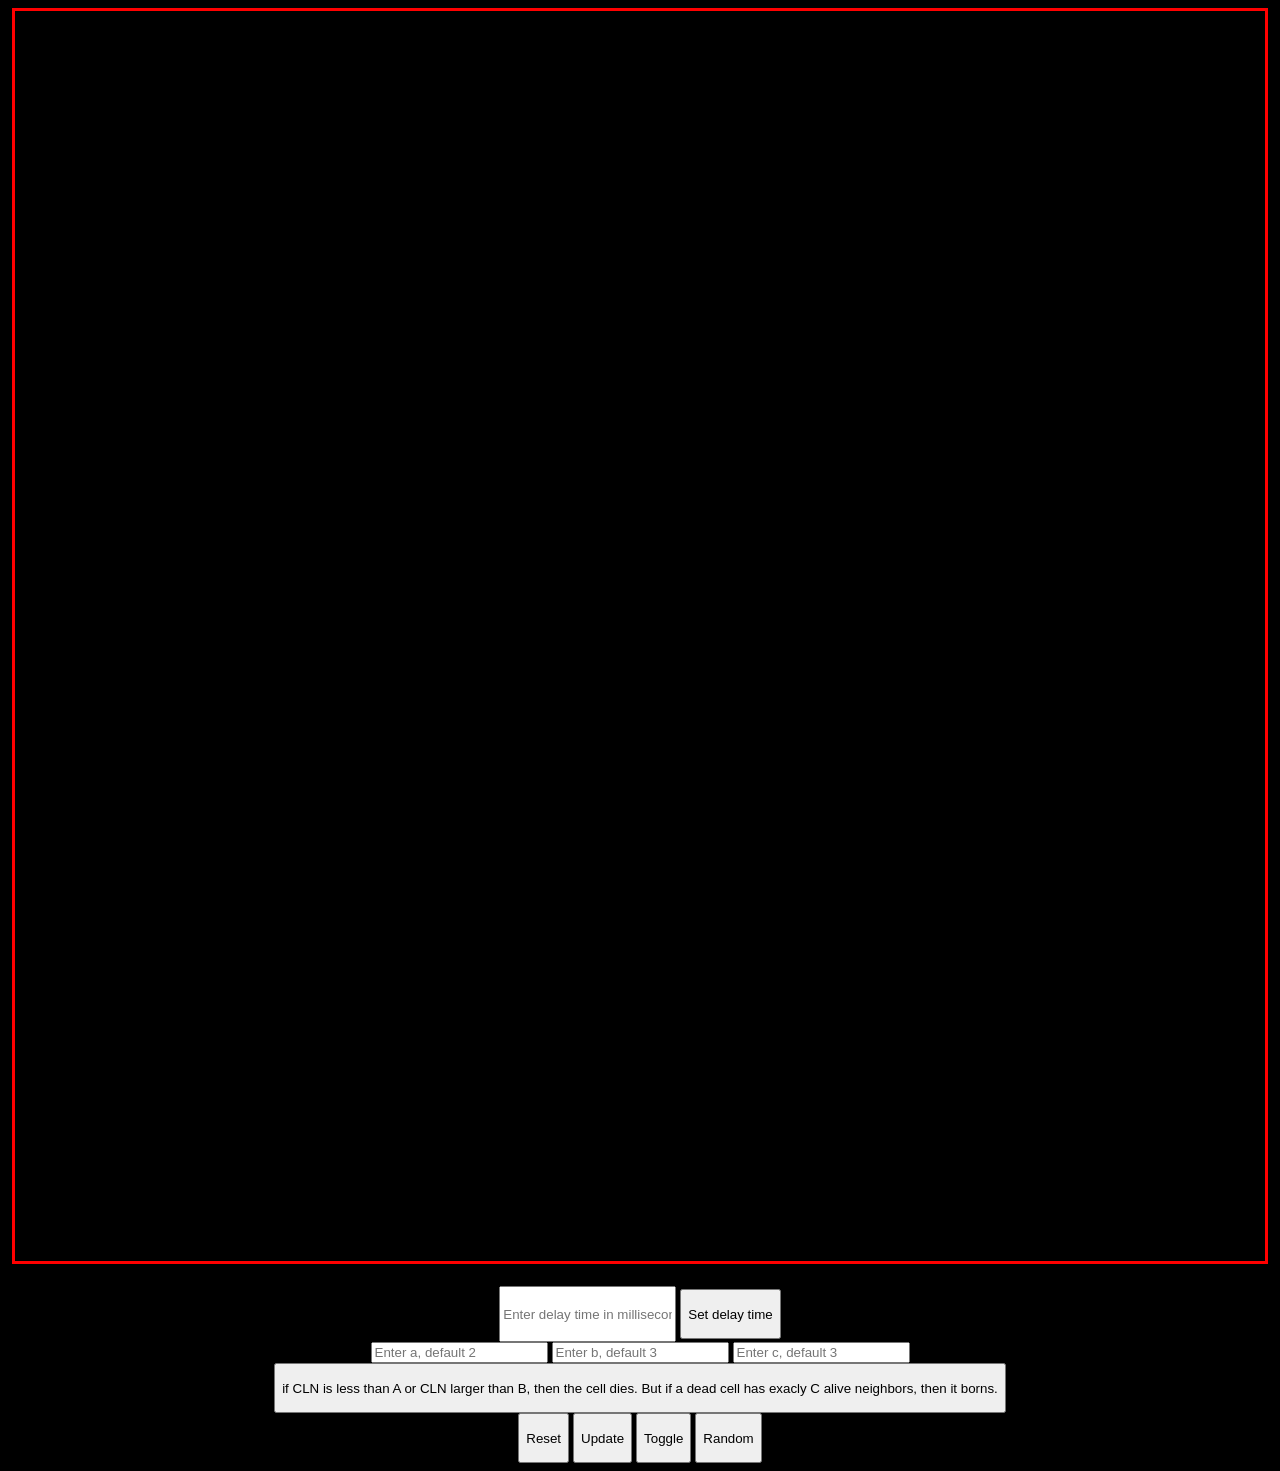
==== index.html @ 4d208bc6 "Rename newDeal-CellEdit.html to index.html" ====
<!DOCTYPE html>
<html>
<head>
<style>
body {
text-align: center;
background-color: black;
}
canvas {

      background-color: cyan;
      margin: auto;
      border-style: solid;
      border-color: red;
}


.aliveCells {

	background-color: yellow;
}
.button {
height: 50px;
}

</style>
</head>
<body>
<canvas id="canvas"></canvas>
<br>
<br>
<input class="button" type="text" id="delayTime" placeholder="Enter delay time in milliseconds">
<button class="button" onclick="setDelayTime()">Set delay time</button>

<br>


<input class="ifVar" type="text" id="a" placeholder="Enter a, default 2">
<input class="ifVar" type="text" id="b" placeholder="Enter b, default 3">
<input class="ifVar" type="text" id="c" placeholder="Enter c, default 3">



<button class="button" id="sab" onclick="setAB()">
   if CLN is less than A or CLN larger than B, then the cell dies.
   But if a dead cell has exacly C alive neighbors, then it borns.
   
</button>

<br>

<button class="button" id="resetSquare" onclick="resetSquare()">Reset</button>







<button class="button" id="update">Update</button>
<button class="button" id="toggle-button">Toggle</button>
<button class="button" id="random">Random</button>



<script>
const canvas = document.getElementById("canvas");
const ctx = canvas.getContext("2d");


let squareSize = 5
let columnNumber = 250
let lineNumber = 250


let wi = columnNumber * squareSize;
let he = lineNumber * squareSize;

canvas.width = wi;
canvas.height = he;



// ---------------------------- create all the squares, wich populates the canvas
const square = [];
const xi = 0;
const yi = 0;
const xf = 0;
const yf = 0;
const status = "dead";



for (let i=0;i<columnNumber*lineNumber;i++) {

square.push({"id": i, "xi": squareSize * (i - columnNumber * Math.floor(i / columnNumber)), "yi": squareSize * Math.floor(i / columnNumber), "xf": xi + squareSize, "yf": yi + squareSize, "status": "dead"});
}





function drawSquare(sq) {
  if (sq.status === "alive") {

    //    ctx.fillStyle = "cyan";

    // Generate random RGB values
    const r = Math.floor(Math.random() * 256);
    const g = Math.floor(Math.random() * 256);
    const b = Math.floor(Math.random() * 256);

    // Set the fill color to the random RGB color
    ctx.fillStyle = `rgb(${r}, ${g}, ${b})`;


  } else {
    ctx.fillStyle = "black";
  }
  ctx.fillRect(sq.xi, sq.yi, sq.xf, sq.yf);
}

function toggleSquareStatus(sq) {
  if (sq.status === "alive") {
    sq.status = "dead";
  } else {
    sq.status = "alive";
  }
}

function getSquare(x, y) {
  const i = Math.floor(x / squareSize);
  const j = Math.floor(y / squareSize);
  return square[j * columnNumber + i];
}

function handleClick(e) {
  const rect = canvas.getBoundingClientRect();
  const x = e.clientX - rect.left;
  const y = e.clientY - rect.top;
  const sq = getSquare(x, y);
  toggleSquareStatus(sq);
  drawSquare(sq);
}



function CLN (x) {                                    // count the alive neighbours of square number x //
let count = 0;




if (typeof square[x - 1] !== "undefined" && square[x - 1].status === "alive") {count++} 
if (typeof square[x + 1] !== "undefined" && square[x + 1].status === "alive") {count++} 
if (typeof square[x - columnNumber] !== "undefined" && square[x - columnNumber].status === "alive") {count++} 
if (typeof square[x + columnNumber] !== "undefined" && square[x + columnNumber].status === "alive") {count++} 
if (typeof square[x - columnNumber - 1] !== "undefined" && square[x - columnNumber - 1].status === "alive") {count++} 
if (typeof square[x - columnNumber + 1] !== "undefined" && square[x - columnNumber + 1].status === "alive") {count++} 
if (typeof square[x + columnNumber -1] !== "undefined" && square[x + columnNumber -1].status === "alive") {count++} 
if (typeof square[x + columnNumber + 1] !== "undefined" && square[x + columnNumber + 1].status === "alive") {count++} 

//console.log(count);
return count;
}


let a = 2;
let b = 3;
let c = 3;



function updateSquares() {

let square2 = []




for (i=0;i<square.length;i++) {

if (square[i].status === "alive") {

if (CLN(i) < a || CLN(i) > b) {
let newS = {...square[i], status: "dead"}

square2.push(newS);
}


} if (square[i].status !== "alive") {
if (CLN(i) === c) {
let newS = {...square[i], status: "alive"}

square2.push(newS);
}
}


}                                             // end of "for (i=0;i<square.length;i++) {"

for (i=0;i<square2.length;i++) {
square[square2[i].id] = square2[i];

drawSquare(square2[i]);

}


//console.log("a");

}                                              //end of updateSquares()





 						// ------------------random button

const buttonR = document.getElementById('random');
buttonR.addEventListener('click', function() {
let square2 = []

for (let i=0;i < (0.1 * square.length); i++) {
const min = 1; // minimum value
const max = square.length; // maximum value
const randomInt = Math.floor(Math.random() * (max - min + 1) + min);
let newS = {...square[randomInt], status: "alive"}
square2.push(newS);
}
for (i=0;i<square2.length;i++) {
square[square2[i].id] = square2[i];

drawSquare(square2[i]);

}


});


			// -------------------Toggle button
let delay = 80;


const toggle = document.getElementById('toggle-button');

// Set a flag to keep track of whether the simulation is running or not
let isRunning = false;

// Add an event listener to the button that toggles the flag
toggle.addEventListener('click', function() {
  isRunning = !isRunning;
  if (isRunning) {
    runSimulation();
  }
});











// Define the function that runs the simulation
function runSimulation() {
  updateSquares();
  if (isRunning) {
    setTimeout(runSimulation, delay);
  }
}

 function setDelayTime() {
    let input = document.getElementById("delayTime").value;
    if (!isNaN(input)) { // check if input is a number
      delay = parseInt(input);
    }
}


function setAB() {
  let inputA = document.getElementById("a").value;
  if (inputA.trim() !== "") {
    if (!isNaN(inputA)) {
      a = parseInt(inputA);
    }
  }
  
  let inputB = document.getElementById("b").value;
  if (inputB.trim() !== "") {
    if (!isNaN(inputB)) {
      b = parseInt(inputB);
    }
  }
  
  let inputC = document.getElementById("c").value;
  if (inputC.trim() !== "") {
    if (!isNaN(inputC)) {
      c = parseInt(inputC);
    }
  }    
}

function resetSquare() {
for (let i=0; i<square.length;i++) {
square[i].status = "dead";
//drawSquare(square[i]);
//console.log("shdausdhaus");
}
square.forEach(drawSquare);
}





// event listeners


  const updateButton = document.getElementById('update');
  updateButton.addEventListener('click', updateSquares);

  const resetButton = document.getElementById('resetSquare');
  resetButton.addEventListener('click', resetSquare);

  canvas.addEventListener("click", handleClick);


// draw all squares on the canvas
square.forEach(drawSquare);


// event listening a b c

const sab = document.getElementById('sab');
sab.addEventListener('click', setAB);


</script>



</body>
</html>
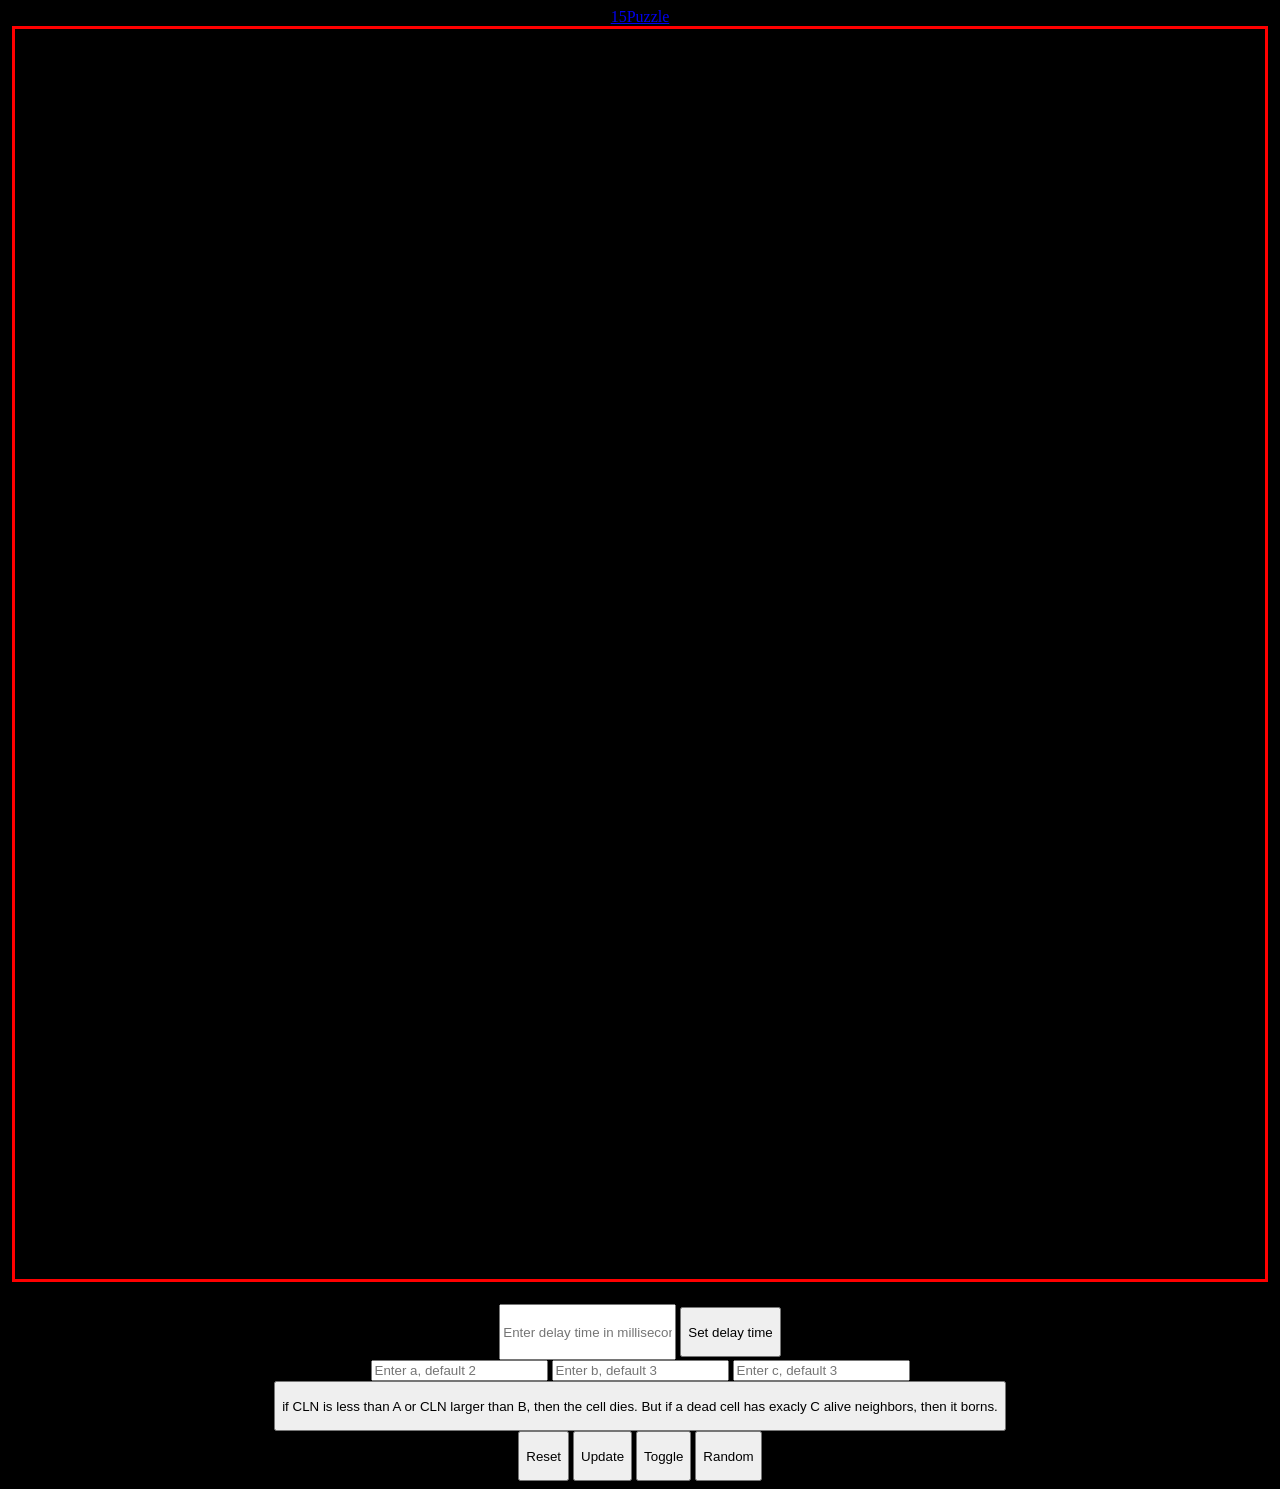
==== commit fd01ea9b: "added link to another page in index" ====
--- a/index.html
+++ b/index.html
@@ -24,6 +24,7 @@
 }
 
 </style>
+<a href='15Puzzle.html'>15Puzzle</a>
 </head>
 <body>
 <canvas id="canvas"></canvas>
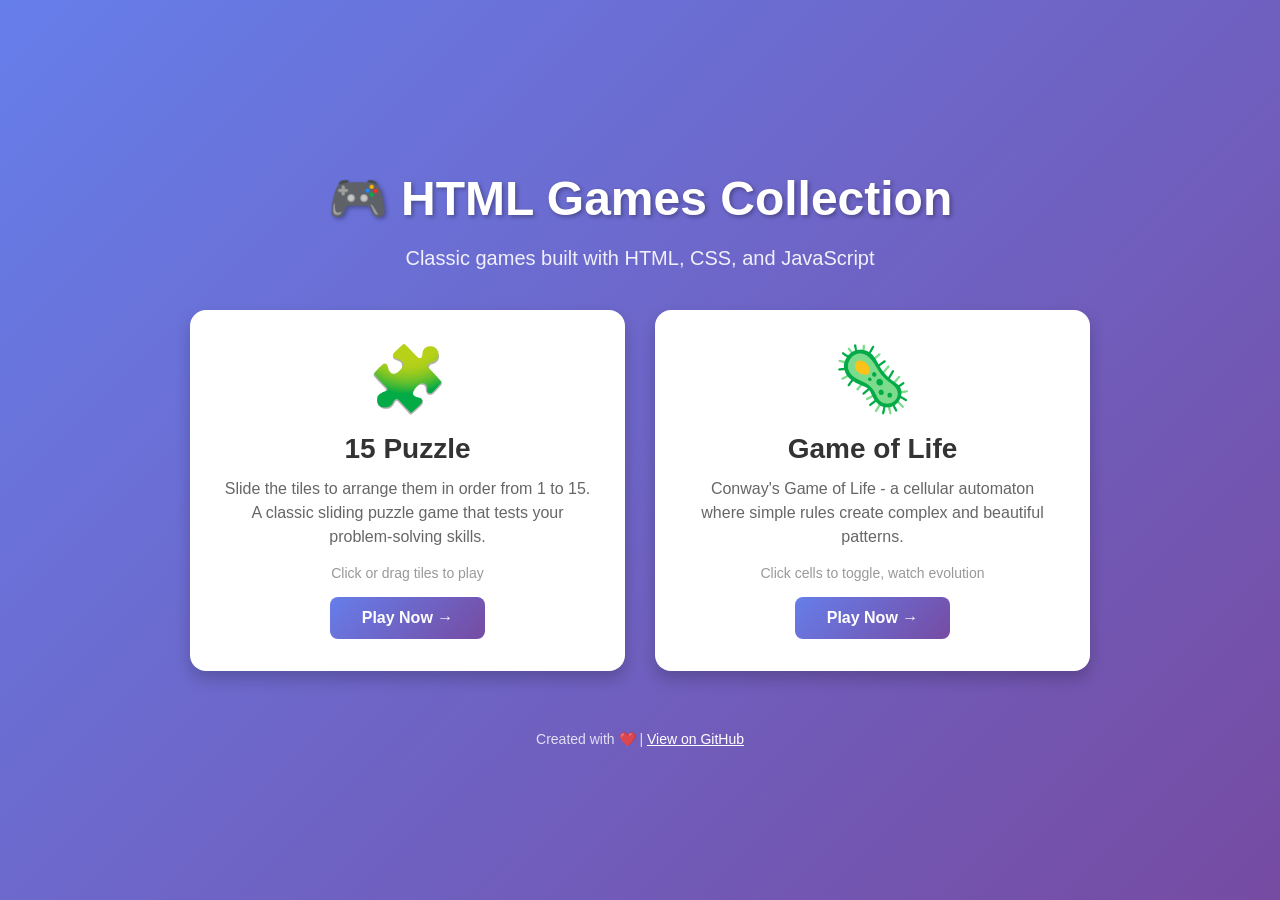
==== commit 16e4e29f: "Add files via upload" ====
--- a/index.html
+++ b/index.html
@@ -1,350 +1,155 @@
 <!DOCTYPE html>
-<html>
+<html lang="en">
 <head>
-<style>
-body {
-text-align: center;
-background-color: black;
-}
-canvas {
+    <meta charset="UTF-8">
+    <meta name="viewport" content="width=device-width, initial-scale=1.0">
+    <title>HTML Games Collection</title>
+    <link rel="stylesheet" href="assets/css/common.css">
+    <style>
+        body {
+            background: linear-gradient(135deg, #667eea 0%, #764ba2 100%);
+            min-height: 100vh;
+            display: flex;
+            align-items: center;
+            justify-content: center;
+        }
 
-      background-color: cyan;
-      margin: auto;
-      border-style: solid;
-      border-color: red;
-}
+        .main-container {
+            text-align: center;
+            padding: 40px 20px;
+        }
 
+        h1 {
+            color: white;
+            font-size: 48px;
+            margin-bottom: 16px;
+            text-shadow: 2px 2px 4px rgba(0, 0, 0, 0.3);
+        }
 
-.aliveCells {
+        .subtitle {
+            color: rgba(255, 255, 255, 0.9);
+            font-size: 20px;
+            margin-bottom: 40px;
+        }
 
-	background-color: yellow;
-}
-.button {
-height: 50px;
-}
+        .games-grid {
+            display: grid;
+            grid-template-columns: repeat(auto-fit, minmax(300px, 1fr));
+            gap: 30px;
+            max-width: 900px;
+            margin: 0 auto;
+        }
 
-</style>
-<a href='15Puzzle.html'>15Puzzle</a>
+        .game-card {
+            background: white;
+            border-radius: 16px;
+            padding: 32px;
+            box-shadow: 0 8px 16px rgba(0, 0, 0, 0.2);
+            transition: all 0.3s ease;
+            text-decoration: none;
+            color: inherit;
+            display: block;
+        }
+
+        .game-card:hover {
+            transform: translateY(-8px);
+            box-shadow: 0 12px 24px rgba(0, 0, 0, 0.3);
+        }
+
+        .game-icon {
+            font-size: 64px;
+            margin-bottom: 16px;
+        }
+
+        .game-title {
+            font-size: 28px;
+            font-weight: bold;
+            color: #333;
+            margin-bottom: 12px;
+        }
+
+        .game-description {
+            color: #666;
+            font-size: 16px;
+            line-height: 1.5;
+            margin-bottom: 16px;
+        }
+
+        .game-meta {
+            color: #999;
+            font-size: 14px;
+        }
+
+        .play-button {
+            display: inline-block;
+            margin-top: 16px;
+            padding: 12px 32px;
+            background: linear-gradient(135deg, #667eea 0%, #764ba2 100%);
+            color: white;
+            text-decoration: none;
+            border-radius: 8px;
+            font-weight: bold;
+            transition: all 0.3s ease;
+        }
+
+        .play-button:hover {
+            transform: scale(1.05);
+            box-shadow: 0 4px 12px rgba(102, 126, 234, 0.4);
+        }
+
+        .footer {
+            margin-top: 60px;
+            color: rgba(255, 255, 255, 0.8);
+            font-size: 14px;
+        }
+
+        @media (max-width: 768px) {
+            h1 {
+                font-size: 36px;
+            }
+
+            .subtitle {
+                font-size: 18px;
+            }
+
+            .games-grid {
+                grid-template-columns: 1fr;
+            }
+        }
+    </style>
 </head>
 <body>
-<canvas id="canvas"></canvas>
-<br>
-<br>
-<input class="button" type="text" id="delayTime" placeholder="Enter delay time in milliseconds">
-<button class="button" onclick="setDelayTime()">Set delay time</button>
+    <div class="main-container">
+        <h1>🎮 HTML Games Collection</h1>
+        <p class="subtitle">Classic games built with HTML, CSS, and JavaScript</p>
 
-<br>
+        <div class="games-grid">
+            <a href="games/15-puzzle/index.html" class="game-card">
+                <div class="game-icon">🧩</div>
+                <div class="game-title">15 Puzzle</div>
+                <div class="game-description">
+                    Slide the tiles to arrange them in order from 1 to 15.
+                    A classic sliding puzzle game that tests your problem-solving skills.
+                </div>
+                <div class="game-meta">Click or drag tiles to play</div>
+                <span class="play-button">Play Now →</span>
+            </a>
 
+            <a href="games/game-of-life/index.html" class="game-card">
+                <div class="game-icon">🦠</div>
+                <div class="game-title">Game of Life</div>
+                <div class="game-description">
+                    Conway's Game of Life - a cellular automaton where simple rules
+                    create complex and beautiful patterns.
+                </div>
+                <div class="game-meta">Click cells to toggle, watch evolution</div>
+                <span class="play-button">Play Now →</span>
+            </a>
+        </div>
 
-<input class="ifVar" type="text" id="a" placeholder="Enter a, default 2">
-<input class="ifVar" type="text" id="b" placeholder="Enter b, default 3">
-<input class="ifVar" type="text" id="c" placeholder="Enter c, default 3">
-
-
-
-<button class="button" id="sab" onclick="setAB()">
-   if CLN is less than A or CLN larger than B, then the cell dies.
-   But if a dead cell has exacly C alive neighbors, then it borns.
-   
-</button>
-
-<br>
-
-<button class="button" id="resetSquare" onclick="resetSquare()">Reset</button>
-
-
-
-
-
-
-
-<button class="button" id="update">Update</button>
-<button class="button" id="toggle-button">Toggle</button>
-<button class="button" id="random">Random</button>
-
-
-
-<script>
-const canvas = document.getElementById("canvas");
-const ctx = canvas.getContext("2d");
-
-
-let squareSize = 5
-let columnNumber = 250
-let lineNumber = 250
-
-
-let wi = columnNumber * squareSize;
-let he = lineNumber * squareSize;
-
-canvas.width = wi;
-canvas.height = he;
-
-
-
-// ---------------------------- create all the squares, wich populates the canvas
-const square = [];
-const xi = 0;
-const yi = 0;
-const xf = 0;
-const yf = 0;
-const status = "dead";
-
-
-
-for (let i=0;i<columnNumber*lineNumber;i++) {
-
-square.push({"id": i, "xi": squareSize * (i - columnNumber * Math.floor(i / columnNumber)), "yi": squareSize * Math.floor(i / columnNumber), "xf": xi + squareSize, "yf": yi + squareSize, "status": "dead"});
-}
-
-
-
-
-
-function drawSquare(sq) {
-  if (sq.status === "alive") {
-
-    //    ctx.fillStyle = "cyan";
-
-    // Generate random RGB values
-    const r = Math.floor(Math.random() * 256);
-    const g = Math.floor(Math.random() * 256);
-    const b = Math.floor(Math.random() * 256);
-
-    // Set the fill color to the random RGB color
-    ctx.fillStyle = `rgb(${r}, ${g}, ${b})`;
-
-
-  } else {
-    ctx.fillStyle = "black";
-  }
-  ctx.fillRect(sq.xi, sq.yi, sq.xf, sq.yf);
-}
-
-function toggleSquareStatus(sq) {
-  if (sq.status === "alive") {
-    sq.status = "dead";
-  } else {
-    sq.status = "alive";
-  }
-}
-
-function getSquare(x, y) {
-  const i = Math.floor(x / squareSize);
-  const j = Math.floor(y / squareSize);
-  return square[j * columnNumber + i];
-}
-
-function handleClick(e) {
-  const rect = canvas.getBoundingClientRect();
-  const x = e.clientX - rect.left;
-  const y = e.clientY - rect.top;
-  const sq = getSquare(x, y);
-  toggleSquareStatus(sq);
-  drawSquare(sq);
-}
-
-
-
-function CLN (x) {                                    // count the alive neighbours of square number x //
-let count = 0;
-
-
-
-
-if (typeof square[x - 1] !== "undefined" && square[x - 1].status === "alive") {count++} 
-if (typeof square[x + 1] !== "undefined" && square[x + 1].status === "alive") {count++} 
-if (typeof square[x - columnNumber] !== "undefined" && square[x - columnNumber].status === "alive") {count++} 
-if (typeof square[x + columnNumber] !== "undefined" && square[x + columnNumber].status === "alive") {count++} 
-if (typeof square[x - columnNumber - 1] !== "undefined" && square[x - columnNumber - 1].status === "alive") {count++} 
-if (typeof square[x - columnNumber + 1] !== "undefined" && square[x - columnNumber + 1].status === "alive") {count++} 
-if (typeof square[x + columnNumber -1] !== "undefined" && square[x + columnNumber -1].status === "alive") {count++} 
-if (typeof square[x + columnNumber + 1] !== "undefined" && square[x + columnNumber + 1].status === "alive") {count++} 
-
-//console.log(count);
-return count;
-}
-
-
-let a = 2;
-let b = 3;
-let c = 3;
-
-
-
-function updateSquares() {
-
-let square2 = []
-
-
-
-
-for (i=0;i<square.length;i++) {
-
-if (square[i].status === "alive") {
-
-if (CLN(i) < a || CLN(i) > b) {
-let newS = {...square[i], status: "dead"}
-
-square2.push(newS);
-}
-
-
-} if (square[i].status !== "alive") {
-if (CLN(i) === c) {
-let newS = {...square[i], status: "alive"}
-
-square2.push(newS);
-}
-}
-
-
-}                                             // end of "for (i=0;i<square.length;i++) {"
-
-for (i=0;i<square2.length;i++) {
-square[square2[i].id] = square2[i];
-
-drawSquare(square2[i]);
-
-}
-
-
-//console.log("a");
-
-}                                              //end of updateSquares()
-
-
-
-
-
- 						// ------------------random button
-
-const buttonR = document.getElementById('random');
-buttonR.addEventListener('click', function() {
-let square2 = []
-
-for (let i=0;i < (0.1 * square.length); i++) {
-const min = 1; // minimum value
-const max = square.length; // maximum value
-const randomInt = Math.floor(Math.random() * (max - min + 1) + min);
-let newS = {...square[randomInt], status: "alive"}
-square2.push(newS);
-}
-for (i=0;i<square2.length;i++) {
-square[square2[i].id] = square2[i];
-
-drawSquare(square2[i]);
-
-}
-
-
-});
-
-
-			// -------------------Toggle button
-let delay = 80;
-
-
-const toggle = document.getElementById('toggle-button');
-
-// Set a flag to keep track of whether the simulation is running or not
-let isRunning = false;
-
-// Add an event listener to the button that toggles the flag
-toggle.addEventListener('click', function() {
-  isRunning = !isRunning;
-  if (isRunning) {
-    runSimulation();
-  }
-});
-
-
-
-
-
-
-
-
-
-
-
-// Define the function that runs the simulation
-function runSimulation() {
-  updateSquares();
-  if (isRunning) {
-    setTimeout(runSimulation, delay);
-  }
-}
-
- function setDelayTime() {
-    let input = document.getElementById("delayTime").value;
-    if (!isNaN(input)) { // check if input is a number
-      delay = parseInt(input);
-    }
-}
-
-
-function setAB() {
-  let inputA = document.getElementById("a").value;
-  if (inputA.trim() !== "") {
-    if (!isNaN(inputA)) {
-      a = parseInt(inputA);
-    }
-  }
-  
-  let inputB = document.getElementById("b").value;
-  if (inputB.trim() !== "") {
-    if (!isNaN(inputB)) {
-      b = parseInt(inputB);
-    }
-  }
-  
-  let inputC = document.getElementById("c").value;
-  if (inputC.trim() !== "") {
-    if (!isNaN(inputC)) {
-      c = parseInt(inputC);
-    }
-  }    
-}
-
-function resetSquare() {
-for (let i=0; i<square.length;i++) {
-square[i].status = "dead";
-//drawSquare(square[i]);
-//console.log("shdausdhaus");
-}
-square.forEach(drawSquare);
-}
-
-
-
-
-
-// event listeners
-
-
-  const updateButton = document.getElementById('update');
-  updateButton.addEventListener('click', updateSquares);
-
-  const resetButton = document.getElementById('resetSquare');
-  resetButton.addEventListener('click', resetSquare);
-
-  canvas.addEventListener("click", handleClick);
-
-
-// draw all squares on the canvas
-square.forEach(drawSquare);
-
-
-// event listening a b c
-
-const sab = document.getElementById('sab');
-sab.addEventListener('click', setAB);
-
-
-</script>
-
-
-
+        <div class="footer">
+            <p>Created with ❤️ | <a href="https://github.com" style="color: white;">View on GitHub</a></p>
+        </div>
+    </div>
 </body>
 </html>
--- a/assets/css/common.css
+++ b/assets/css/common.css
@@ -0,0 +1,70 @@
+/* Common styles for all pages */
+* {
+    box-sizing: border-box;
+}
+
+body {
+    margin: 0;
+    padding: 0;
+    font-family: 'Segoe UI', Tahoma, Geneva, Verdana, sans-serif;
+}
+
+/* Utility classes */
+.text-center {
+    text-align: center;
+}
+
+.container {
+    max-width: 1200px;
+    margin: 0 auto;
+    padding: 20px;
+}
+
+/* Button styles */
+.btn {
+    display: inline-block;
+    padding: 12px 24px;
+    margin: 8px;
+    font-size: 16px;
+    font-weight: bold;
+    text-decoration: none;
+    border: none;
+    border-radius: 8px;
+    cursor: pointer;
+    transition: all 0.3s ease;
+}
+
+.btn:hover {
+    transform: translateY(-2px);
+    box-shadow: 0 4px 12px rgba(0, 0, 0, 0.2);
+}
+
+.btn:active {
+    transform: translateY(0);
+}
+
+/* Card styles */
+.card {
+    background: white;
+    border-radius: 12px;
+    padding: 24px;
+    box-shadow: 0 4px 6px rgba(0, 0, 0, 0.1);
+    transition: all 0.3s ease;
+}
+
+.card:hover {
+    box-shadow: 0 8px 16px rgba(0, 0, 0, 0.15);
+    transform: translateY(-4px);
+}
+
+/* Responsive */
+@media (max-width: 768px) {
+    .container {
+        padding: 10px;
+    }
+
+    .btn {
+        font-size: 14px;
+        padding: 10px 20px;
+    }
+}
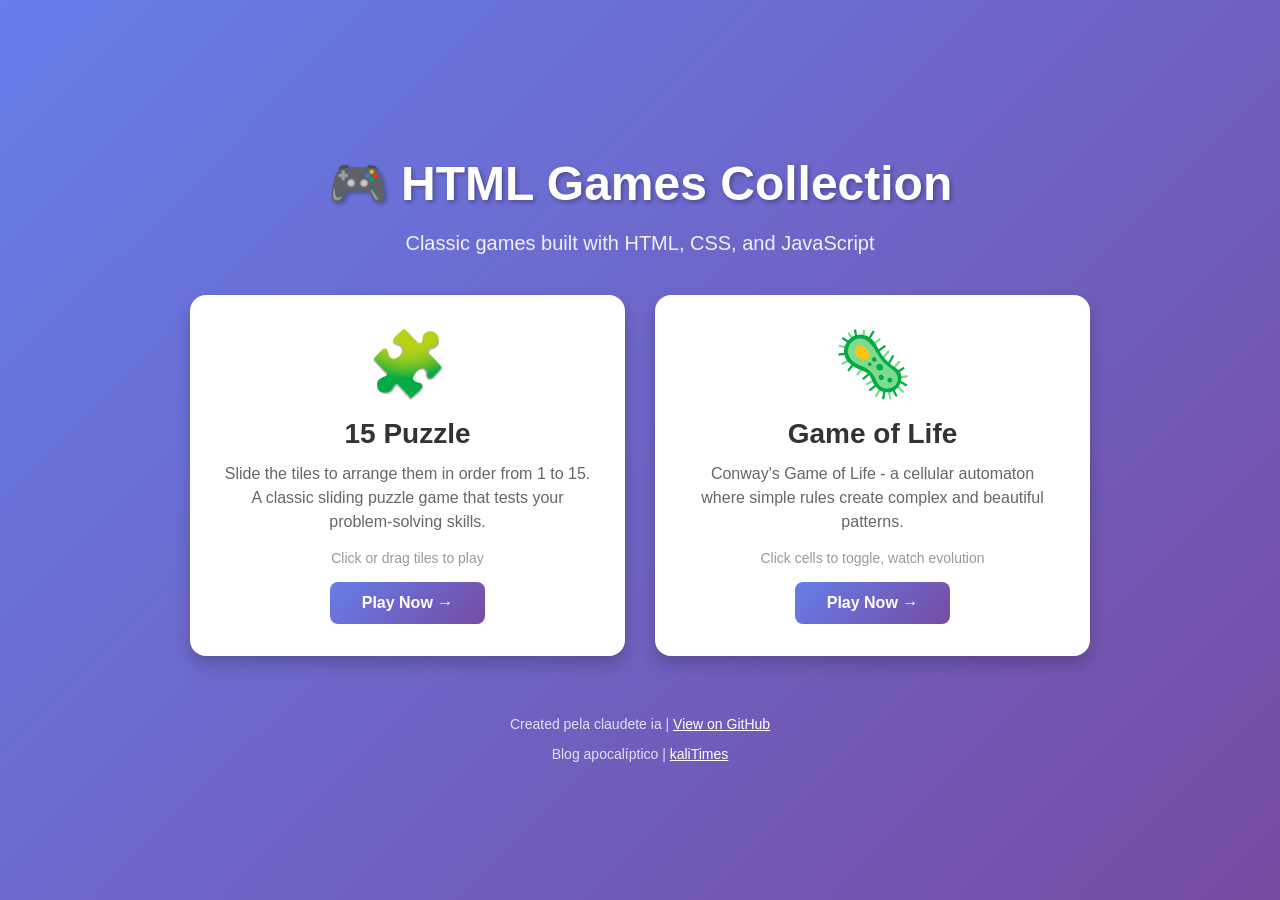
==== commit b31dc30f: "Update index.html" ====
--- a/index.html
+++ b/index.html
@@ -148,7 +148,8 @@
         </div>
 
         <div class="footer">
-            <p>Created with ❤️ | <a href="https://github.com" style="color: white;">View on GitHub</a></p>
+            <p>Created pela claudete ia | <a href="https://github.com" style="color: white;">View on GitHub</a></p>
+            <p>Blog apocalíptico | <a href="https://willskiufrgs-a11y.github.io/kaliTimes/" style="color: white;">kaliTimes</a></p>
         </div>
     </div>
 </body>
